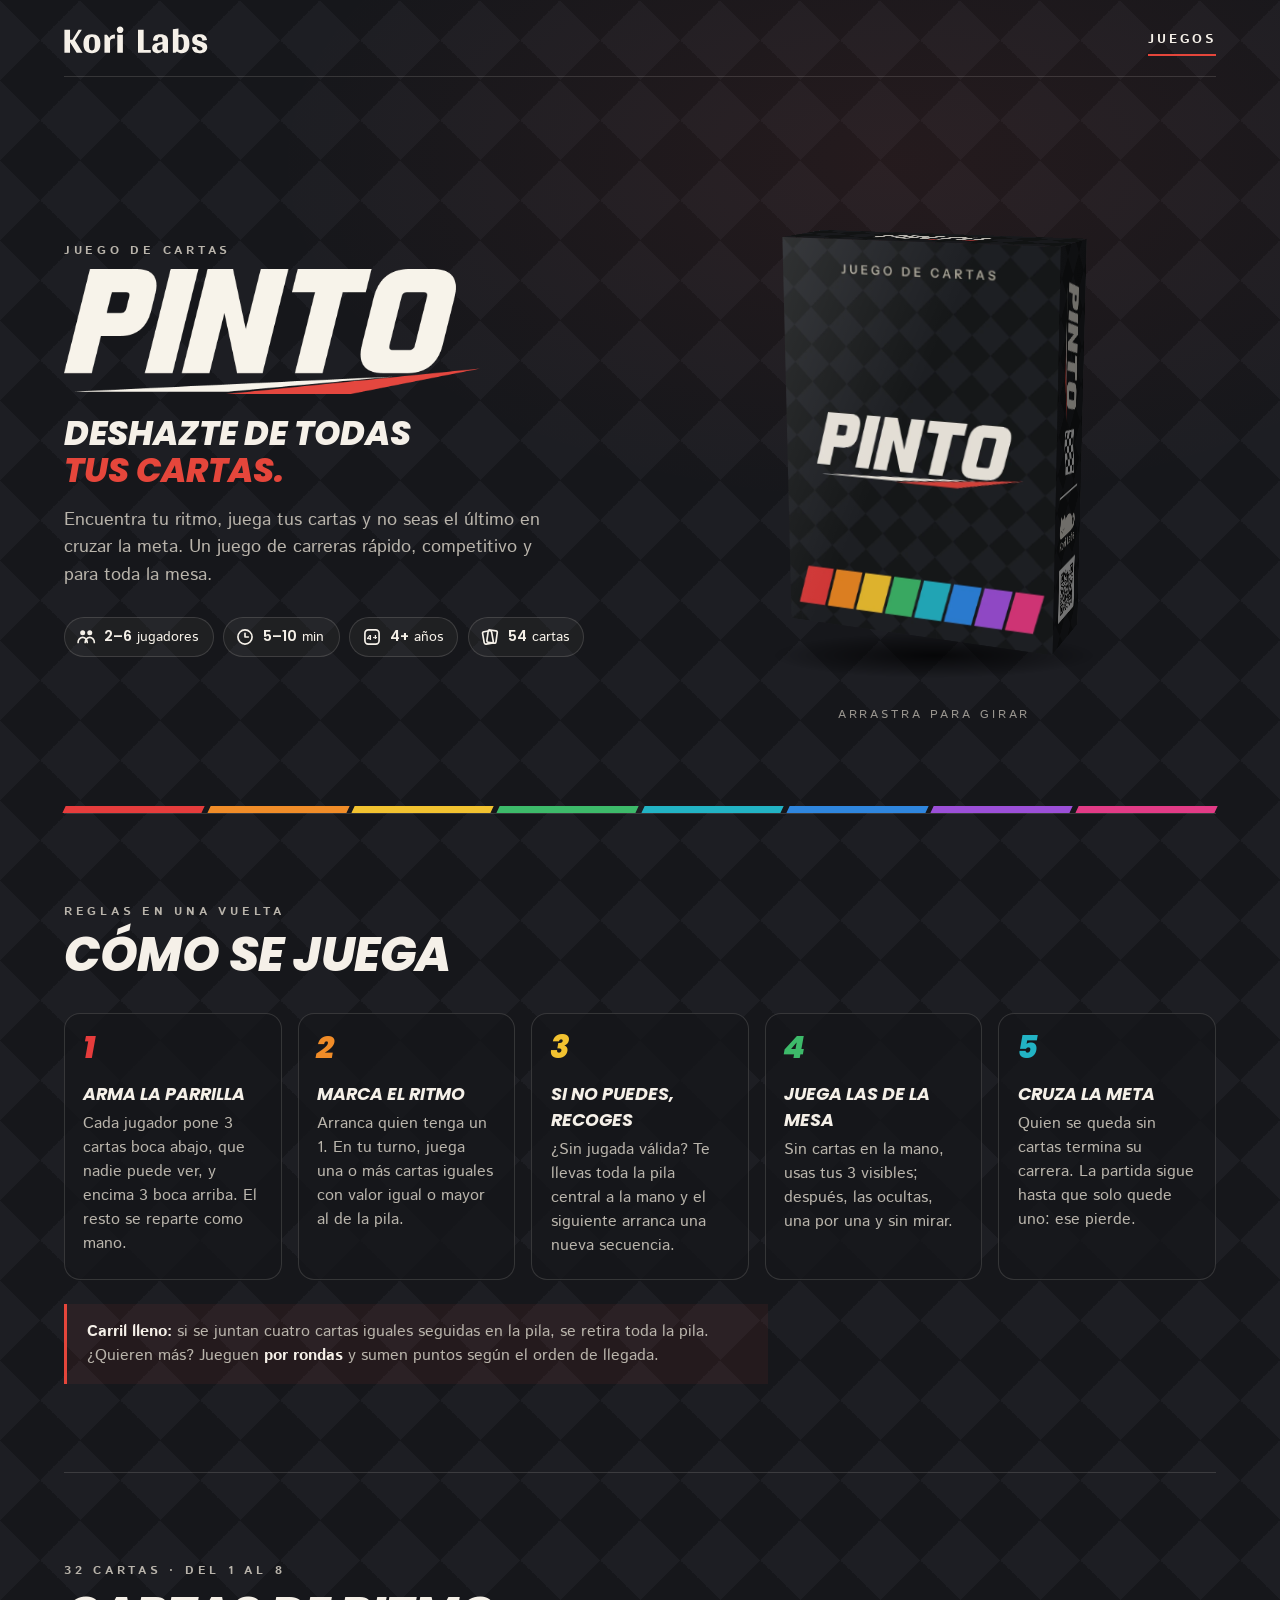
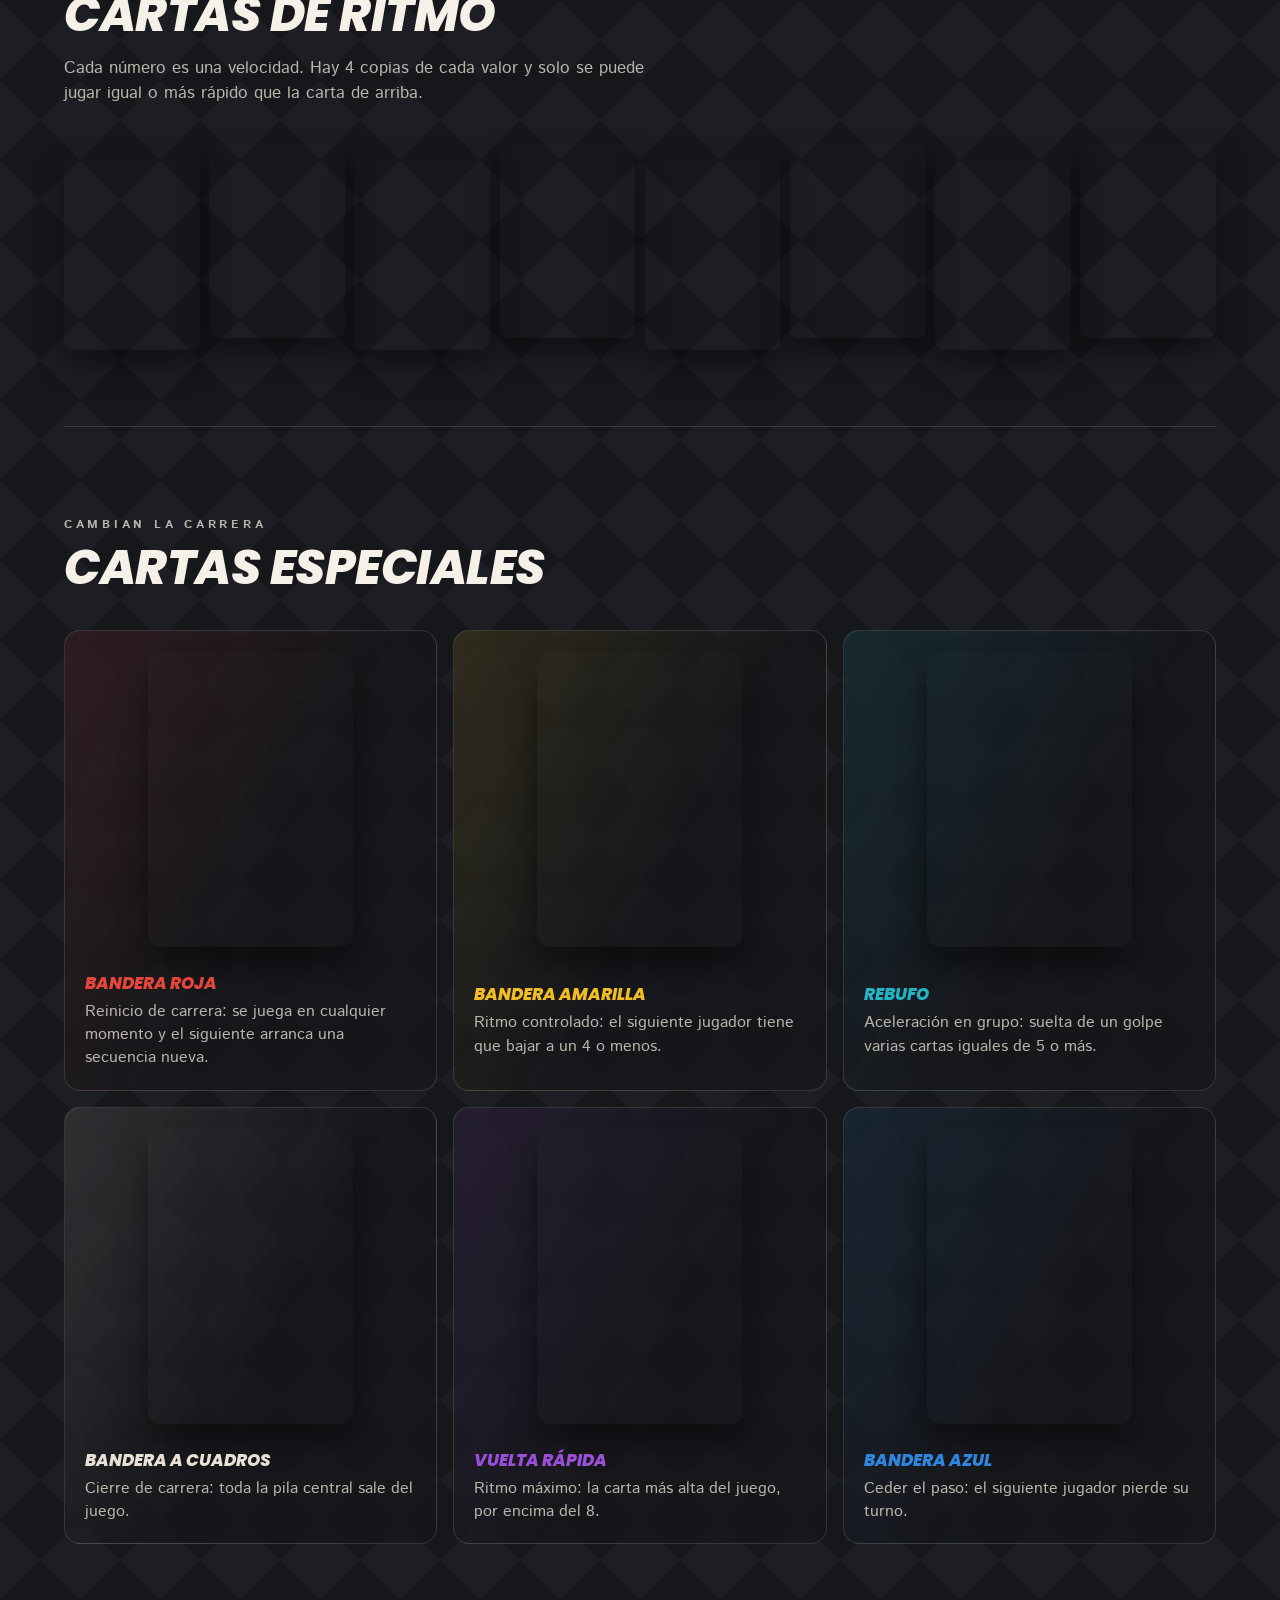
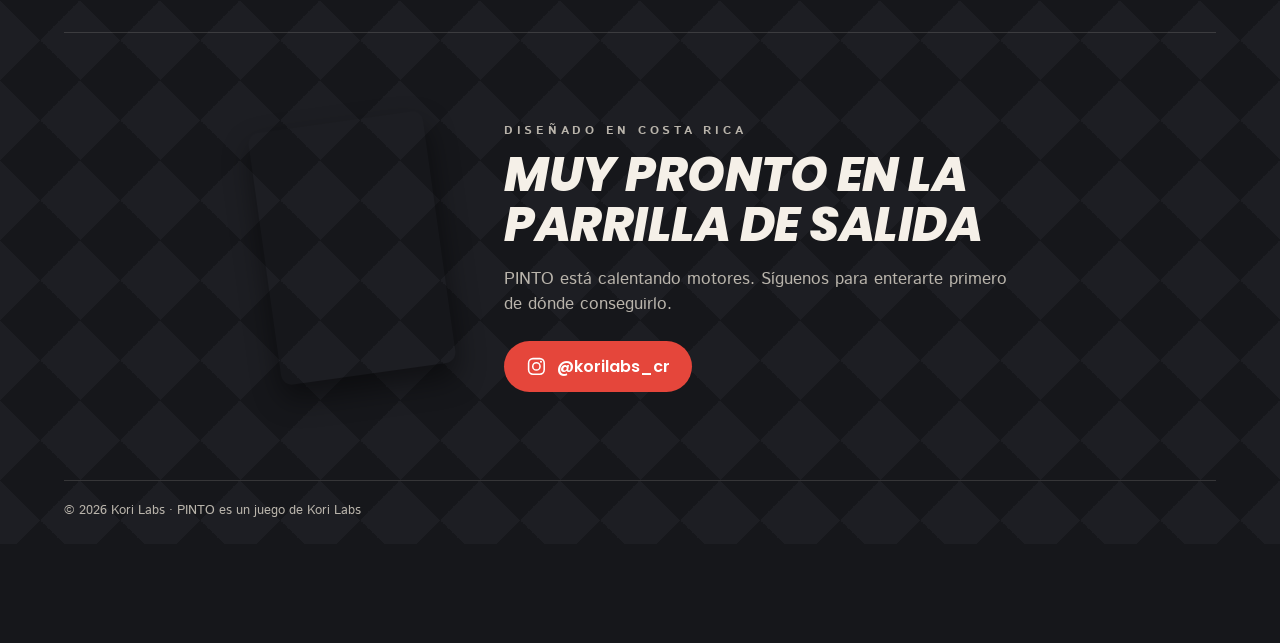
==== juegos/index.html @ 0e754464 "Sección Juegos con página de PINTO y caja 3D - Menú con enlace a Juegos y botón 'Conoce PINTO' en la" ====
<!doctype html>
<html lang="es">
<head>
  <meta charset="utf-8">
  <meta name="viewport" content="width=device-width, initial-scale=1">
  <title>Juegos · Kori Labs</title>
  <!-- Por ahora solo hay un juego: esta sección lleva directo a PINTO.
       Cuando haya más juegos, reemplaza esta página por un listado. -->
  <meta http-equiv="refresh" content="0; url=pinto/">
  <link rel="canonical" href="https://korilabscr.com/juegos/pinto/">
  <meta name="robots" content="noindex">
  <link rel="icon" href="../assets/favicon.svg" type="image/svg+xml">
  <style>body{margin:0;min-height:100vh;display:grid;place-items:center;background:#1f4f37;color:#f7f3ea;font-family:system-ui,sans-serif}a{color:#fee4c1}</style>
</head>
<body>
  <p>Te llevamos a <a href="pinto/">PINTO</a>…</p>
</body>
</html>
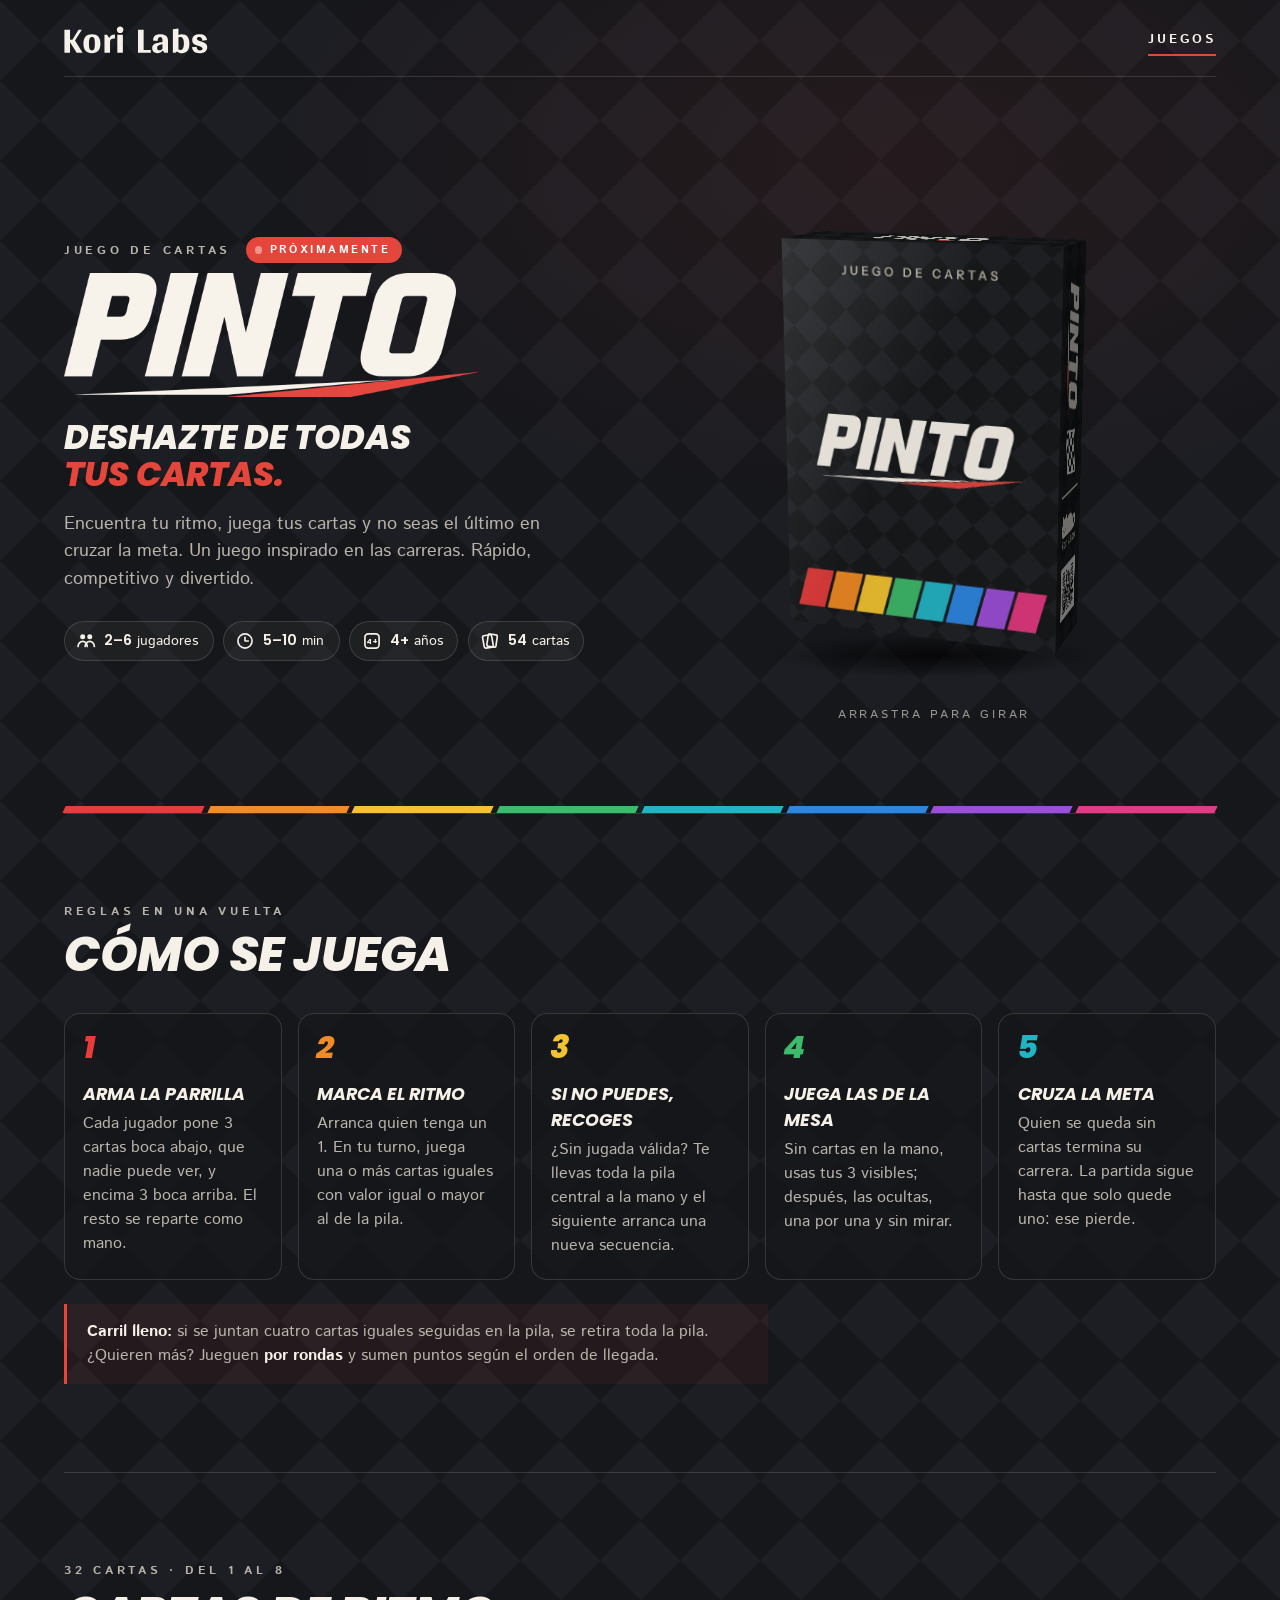
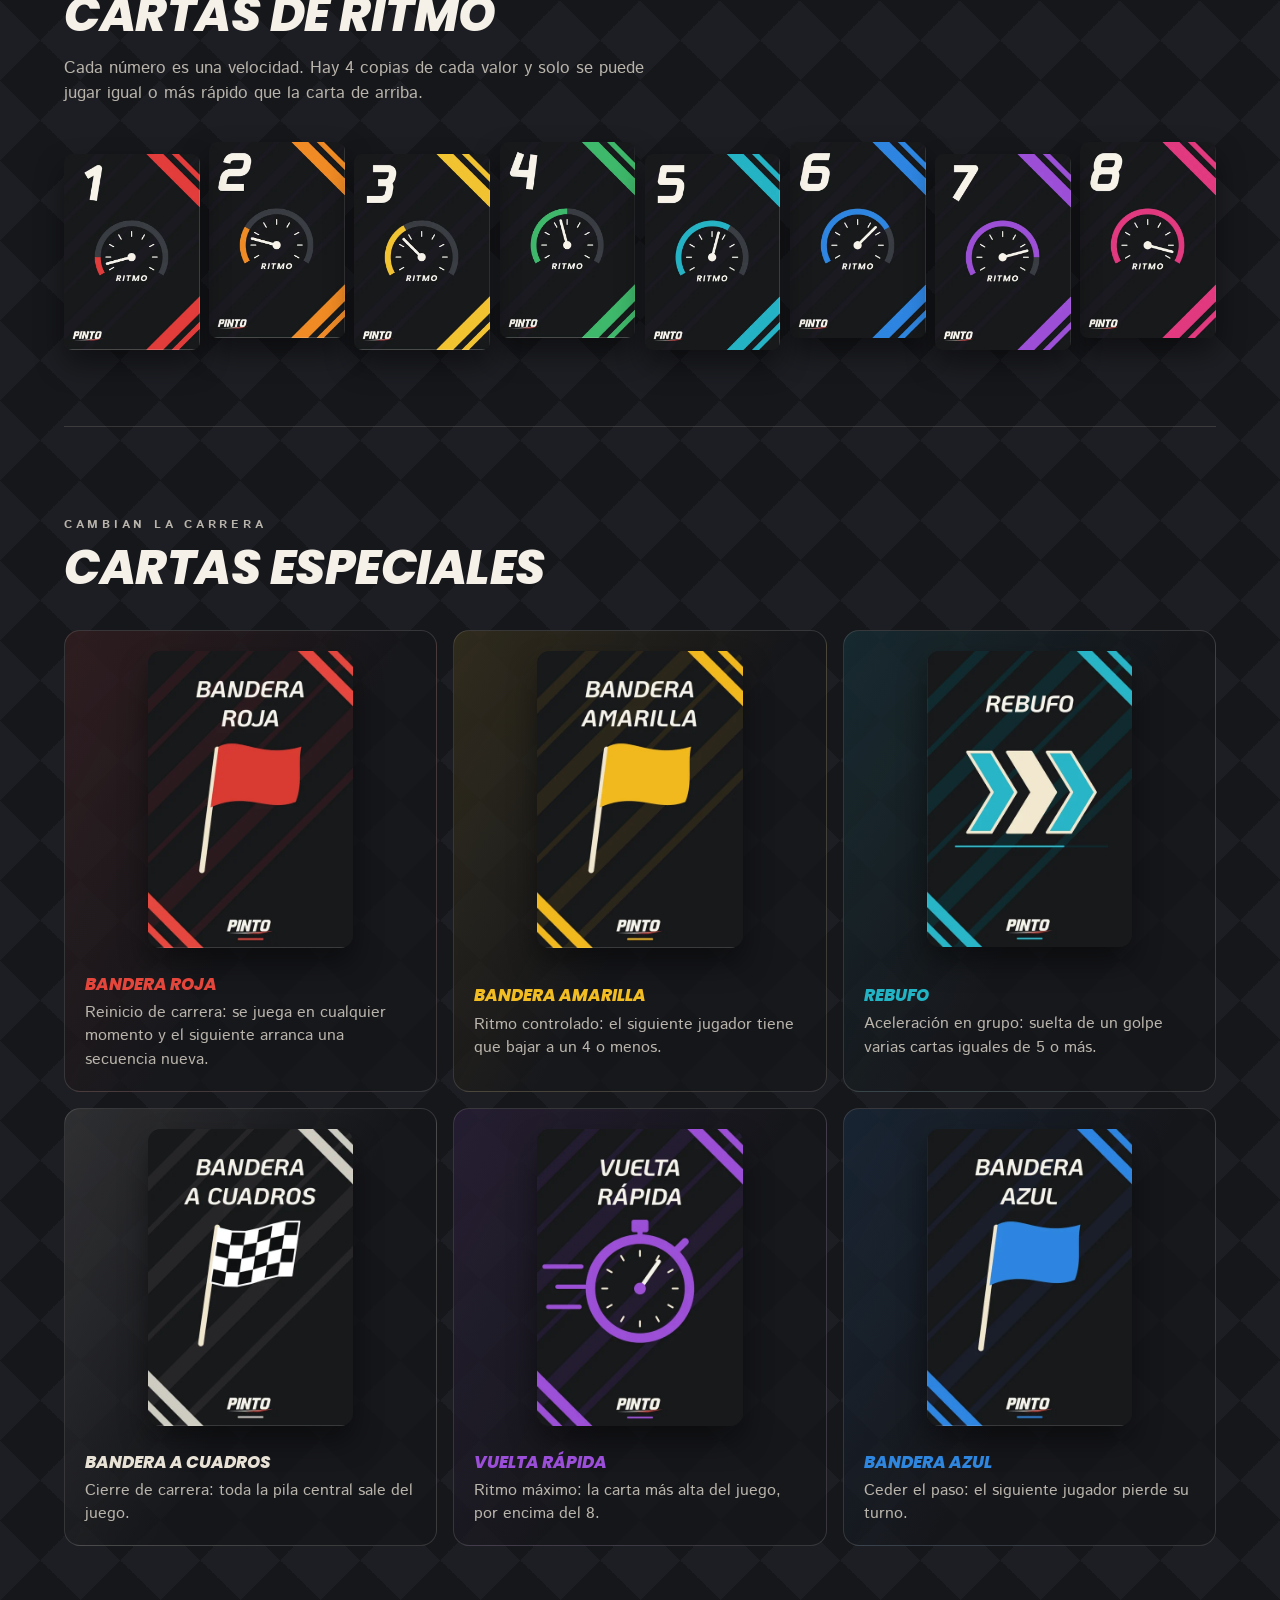
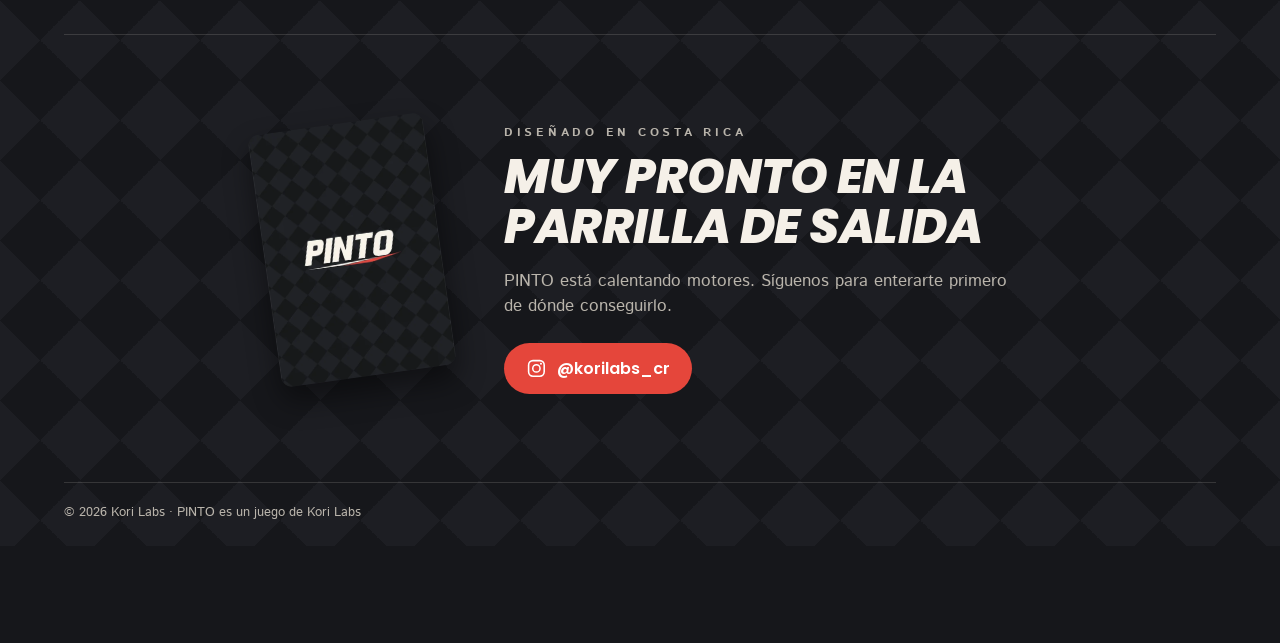
==== commit 38b94610: "Nuevo favicon del gato que se adapta al tema claro u oscuro del navegador - favicon.svg cambia de ve" ====
--- a/juegos/index.html
+++ b/juegos/index.html
@@ -9,7 +9,9 @@
   <meta http-equiv="refresh" content="0; url=pinto/">
   <link rel="canonical" href="https://korilabscr.com/juegos/pinto/">
   <meta name="robots" content="noindex">
-  <link rel="icon" href="../assets/favicon.svg" type="image/svg+xml">
+  <link rel="icon" href="../favicon.ico" sizes="32x32">
+  <link rel="icon" href="../assets/favicon.svg?v=2" type="image/svg+xml">
+  <link rel="apple-touch-icon" href="../assets/apple-touch-icon.png">
   <style>body{margin:0;min-height:100vh;display:grid;place-items:center;background:#1f4f37;color:#f7f3ea;font-family:system-ui,sans-serif}a{color:#fee4c1}</style>
 </head>
 <body>
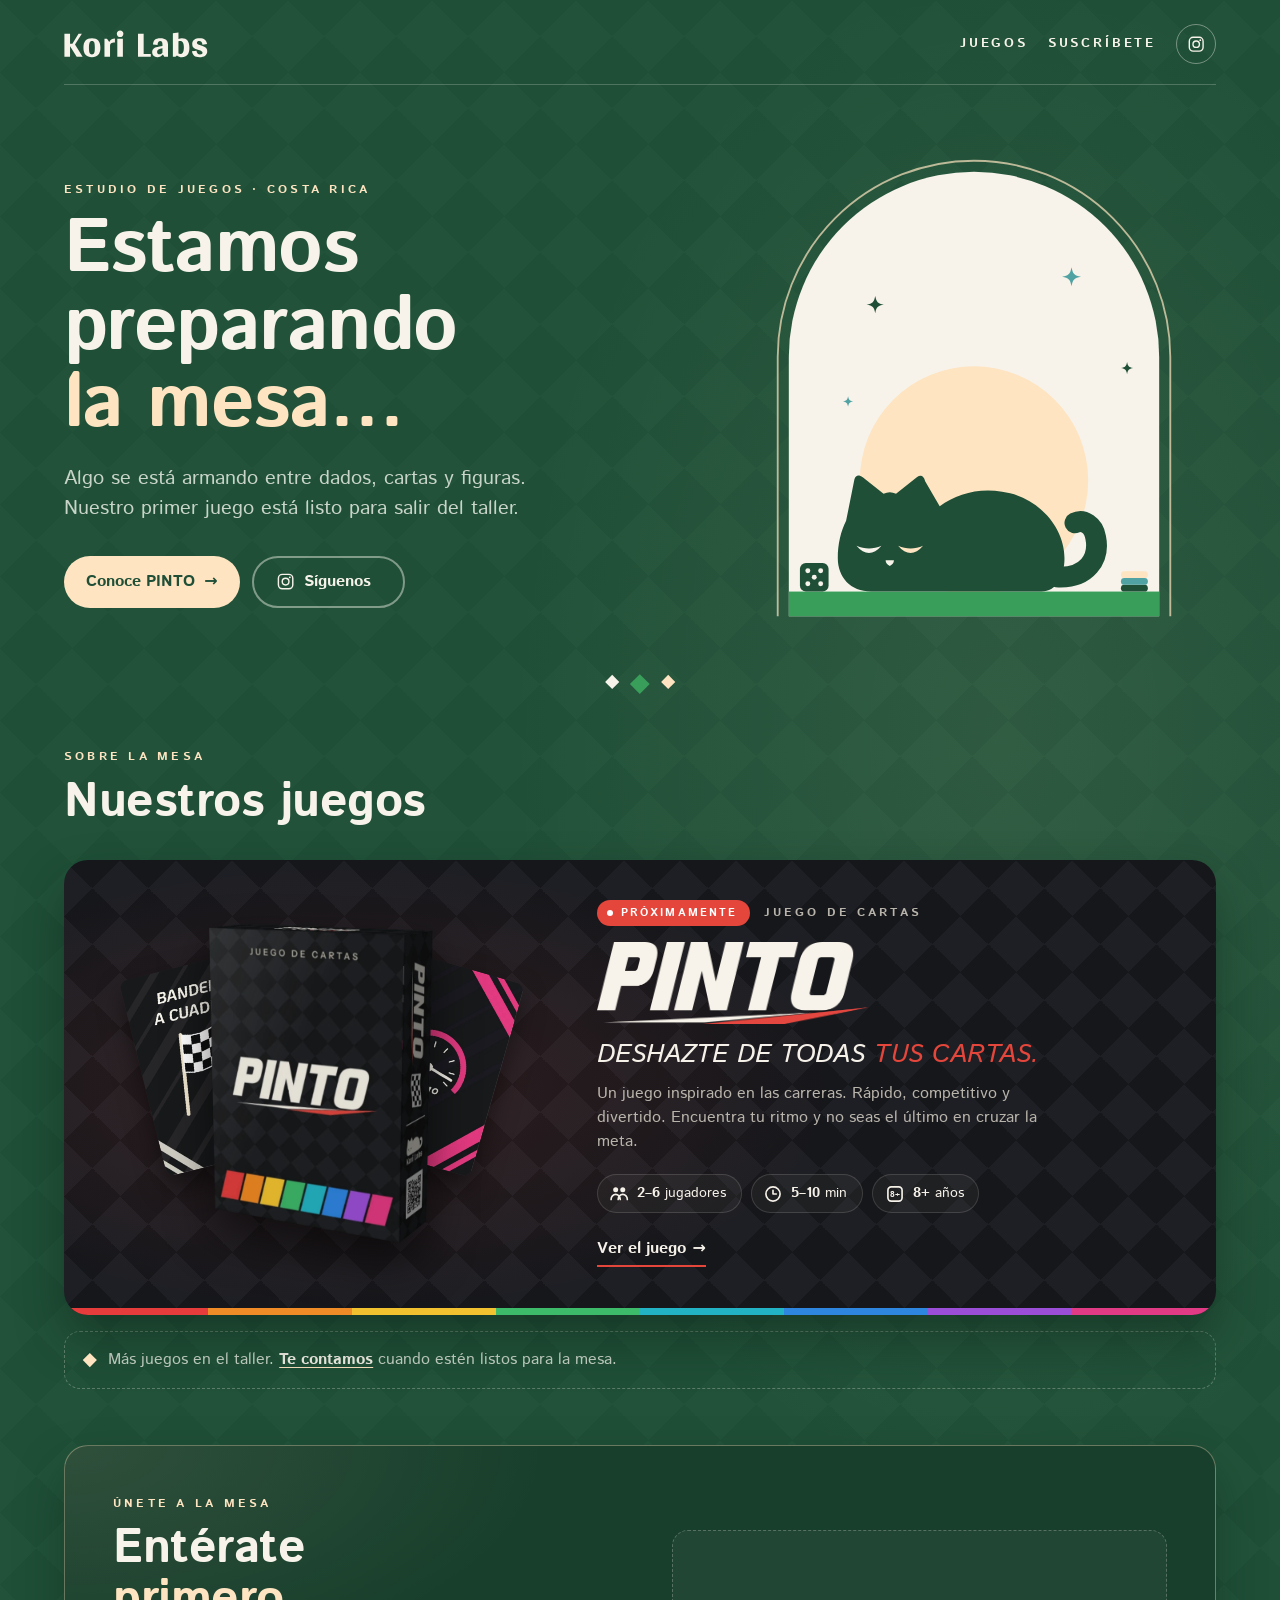
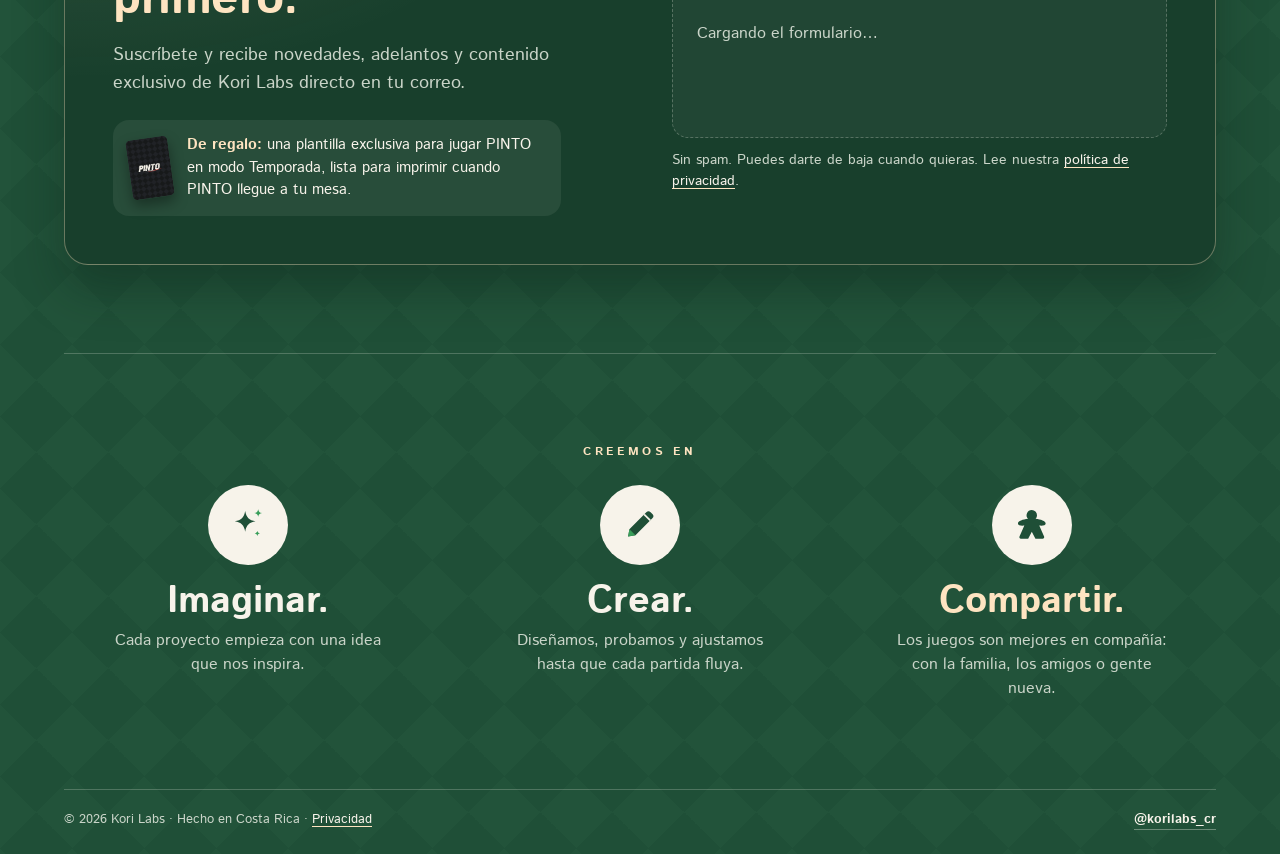
==== commit 831f8dd5: "QA de la portada y la página de PINTO - "Más juegos en el taller" ya no se parte en columnas en móvi" ====
--- a/juegos/index.html
+++ b/juegos/index.html
@@ -4,10 +4,10 @@
   <meta charset="utf-8">
   <meta name="viewport" content="width=device-width, initial-scale=1">
   <title>Juegos · Kori Labs</title>
-  <!-- Por ahora solo hay un juego: esta sección lleva directo a PINTO.
-       Cuando haya más juegos, reemplaza esta página por un listado. -->
-  <meta http-equiv="refresh" content="0; url=pinto/">
-  <link rel="canonical" href="https://korilabscr.com/juegos/pinto/">
+  <!-- Los juegos se listan en la portada (sección #juegos). Esta ruta solo redirige allá,
+       para que los enlaces viejos a /juegos/ sigan funcionando. -->
+  <meta http-equiv="refresh" content="0; url=../#juegos">
+  <link rel="canonical" href="https://korilabscr.com/#juegos">
   <meta name="robots" content="noindex">
   <link rel="icon" href="../favicon.ico" sizes="32x32">
   <link rel="icon" href="../assets/favicon.svg?v=2" type="image/svg+xml">
@@ -15,6 +15,6 @@
   <style>body{margin:0;min-height:100vh;display:grid;place-items:center;background:#1f4f37;color:#f7f3ea;font-family:system-ui,sans-serif}a{color:#fee4c1}</style>
 </head>
 <body>
-  <p>Te llevamos a <a href="pinto/">PINTO</a>…</p>
+  <p>Te llevamos a <a href="../#juegos">nuestros juegos</a>…</p>
 </body>
 </html>
